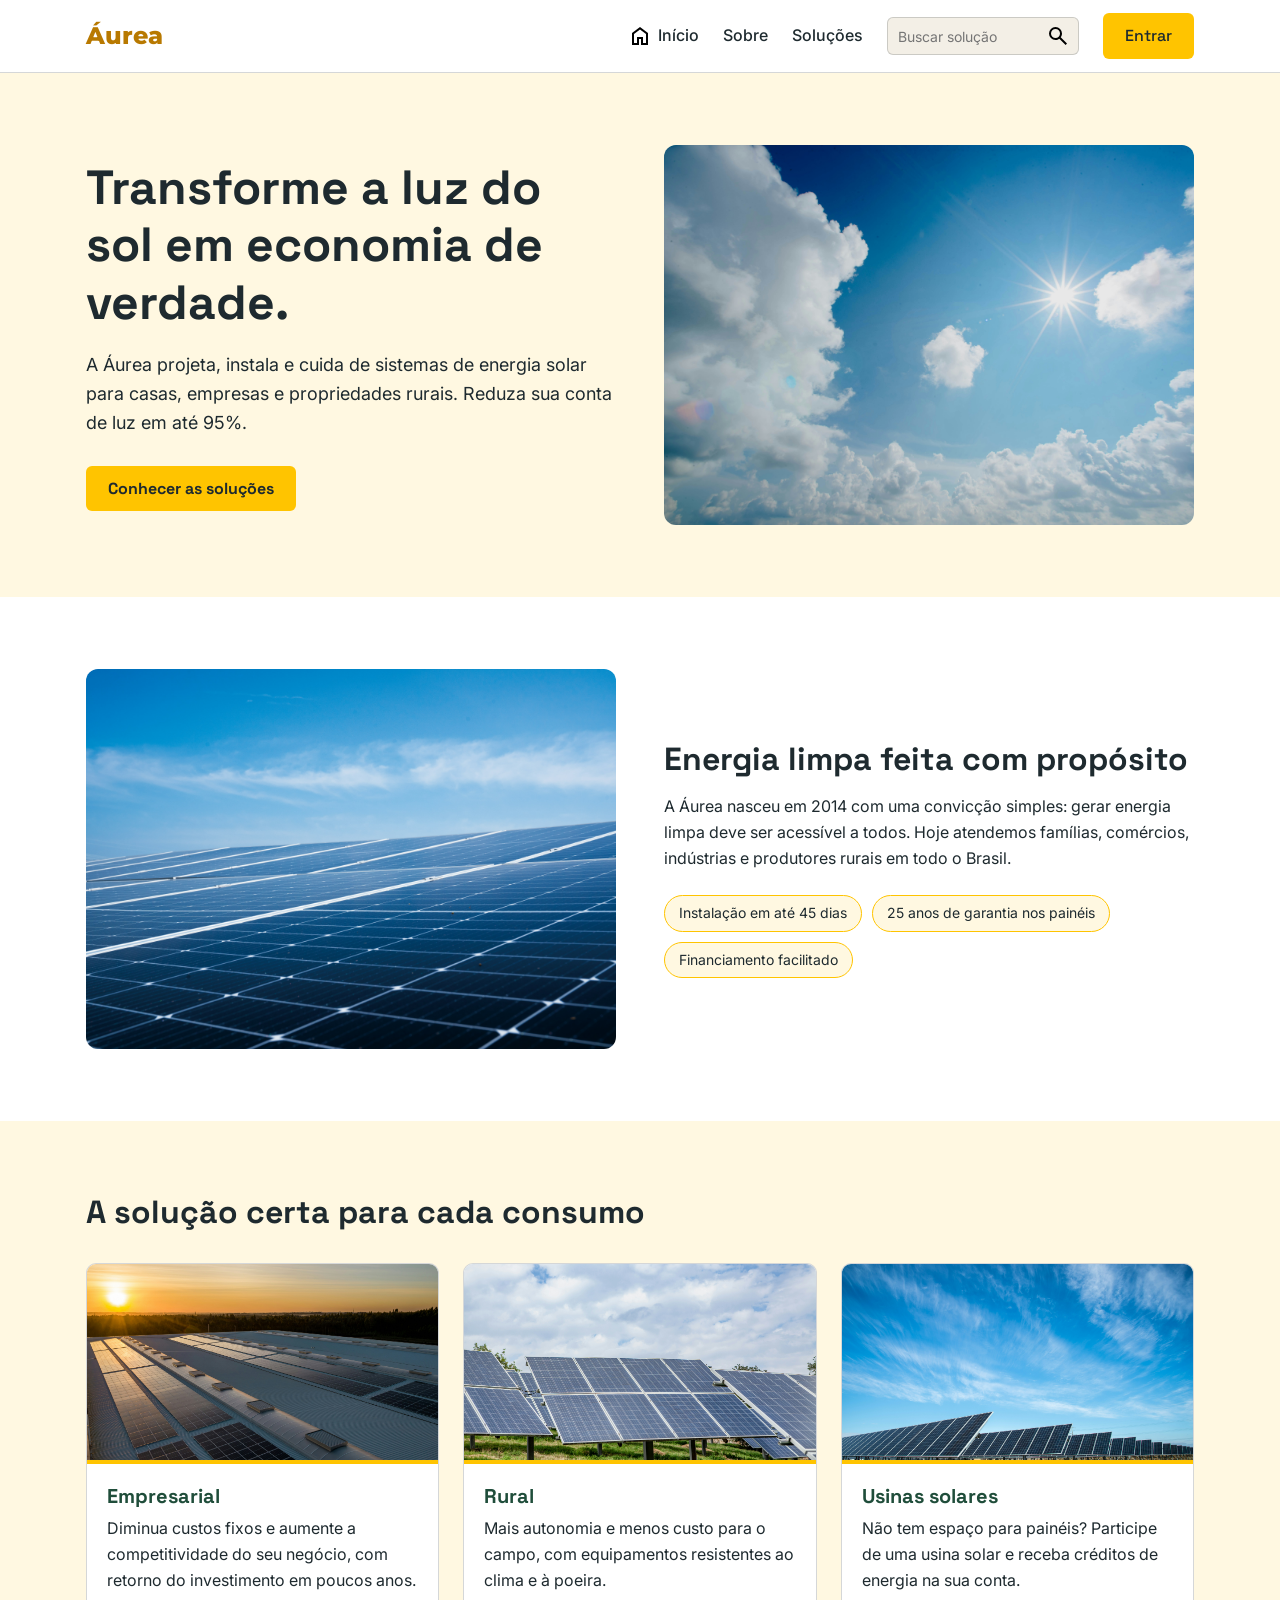
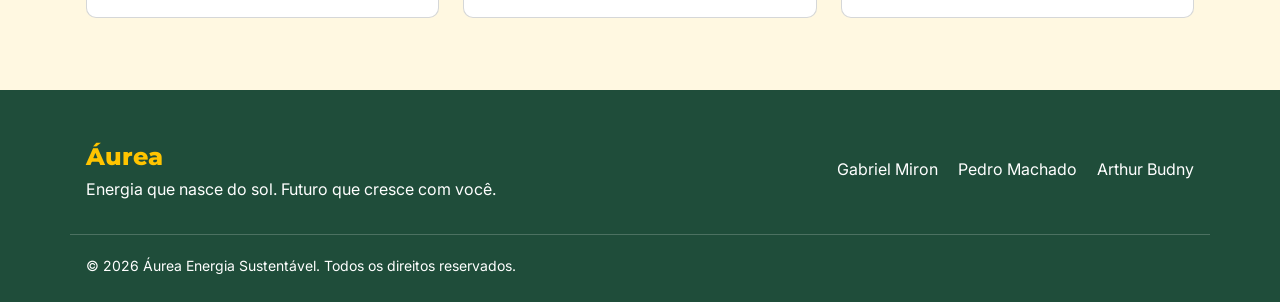
==== index.html @ 1cf051ec "change main to index" ====
<!DOCTYPE html>
<html lang="pt-BR">
<head>
  <meta charset="UTF-8">
  <meta name="viewport" content="width=device-width, initial-scale=1.0">
  <title>Áurea Energia Sustentável</title>
  <link rel="preconnect" href="https://fonts.googleapis.com">
  <link rel="preconnect" href="https://fonts.gstatic.com" crossorigin>
  <link href="https://fonts.googleapis.com/css2?family=Inter:ital,opsz,wght@0,14..32,100..900;1,14..32,100..900&family=Montserrat:wght@700;800&family=Space+Grotesk:wght@300..700&display=swap" rel="stylesheet">
  <link rel="stylesheet" href="shared/base.css">
  <link rel="stylesheet" href="main/main.css">
  <script src="main/main.js" defer></script>
</head>
<body>
  <header id="topo">
    <div class="container header-content">
      <a href="#inicio" class="logo">Áurea</a>

      <nav id="mainNav">
        <ul>
          <li>
            <a href="#inicio" class="nav-home">
              <img src="../assets/home_24dp_000000_FILL0_wght400_GRAD0_opsz24.svg" alt="" class="icon">
              Início
            </a>
          </li>
          <li><a href="#sobre">Sobre</a></li>
          <li><a href="#solucoes">Soluções</a></li>
          <li>
            <form id="searchForm" class="search">
              <input type="search" id="searchInput" placeholder="Buscar solução" aria-label="Buscar solução">
              <button type="submit">
                <img src="../assets/search_24dp_000000_FILL0_wght400_GRAD0_opsz24.svg" alt="Buscar" class="icon">
              </button>
            </form>
          </li>
          <li><a href="../login/login.html" class="button">Entrar</a></li>
        </ul>
      </nav>
    </div>
  </header>

  <main>
    <section id="inicio" class="hero">
      <div class="container hero-content">
        <div>
          <h1>Transforme a luz do sol em economia de verdade.</h1>
          <p>A Áurea projeta, instala e cuida de sistemas de energia solar para casas, empresas e propriedades rurais. Reduza sua conta de luz em até 95%.</p>
          <a href="#solucoes" class="button">Conhecer as soluções</a>
        </div>
        <img src="../assets/chuttersnap-TSgwbumanuE-unsplash.jpg" alt="Sol brilhando em um céu azul com nuvens" class="hero-image">
      </div>
    </section>

    <section id="sobre" class="section-white">
      <div class="container about">
        <img src="../assets/soren-h-omfN1pW-n2Y-unsplash.jpg" alt="Painéis solares sob o céu azul" class="about-image">
        <div>
          <h2>Energia limpa feita com propósito</h2>
          <p>A Áurea nasceu em 2014 com uma convicção simples: gerar energia limpa deve ser acessível a todos. Hoje atendemos famílias, comércios, indústrias e produtores rurais em todo o Brasil.</p>
          <ul class="badges">
            <li>Instalação em até 45 dias</li>
            <li>25 anos de garantia nos painéis</li>
            <li>Financiamento facilitado</li>
          </ul>
        </div>
      </div>
    </section>

    <section id="solucoes" class="section-cream">
      <div class="container">
        <h2>A solução certa para cada consumo</h2>

        <div class="grid-3">
          <article class="card">
            <img src="../assets/nuno-marques-0GbrjL3vZF4-unsplash.jpg" alt="Painéis solares no telhado de um galpão ao pôr do sol">
            <h3>Empresarial</h3>
            <p>Diminua custos fixos e aumente a competitividade do seu negócio, com retorno do investimento em poucos anos.</p>
          </article>
          <article class="card">
            <img src="../assets/sasun-bughdaryan-PRJDZIHKNzU-unsplash.jpg" alt="Painéis solares instalados em um campo gramado">
            <h3>Rural</h3>
            <p>Mais autonomia e menos custo para o campo, com equipamentos resistentes ao clima e à poeira.</p>
          </article>
          <article class="card">
            <img src="../assets/american-public-power-association-XGAZzyLzn18-unsplash.jpg" alt="Usina solar com várias fileiras de painéis">
            <h3>Usinas solares</h3>
            <p>Não tem espaço para painéis? Participe de uma usina solar e receba créditos de energia na sua conta.</p>
          </article>
        </div>
      </div>
    </section>
  </main>

  <footer>
    <div class="container footer-content">
      <div>
        <p class="logo">Áurea</p>
        <p>Energia que nasce do sol. Futuro que cresce com você.</p>
      </div>

      <nav>
        <ul class="footer-links">
          <li><a href="https://gabrielcotrimmiron.github.io/programacao-web-front-end/">Gabriel Miron</a></li>
          <li><a href="https://pedromachado-nt.github.io/CurriculoPedroMachado/">Pedro Machado</a></li>
          <li><a href="https://budnyy.github.io/frontend-universidade/">Arthur Budny</a></li>
        </ul>
      </nav>
    </div>

    <p class="container copyright">© 2026 Áurea Energia Sustentável. Todos os direitos reservados.</p>
  </footer>
</body>
</html>
---- shared/base.css ----
@charset "UTF-8";

*{
  margin: 0;
  padding: 0;
  box-sizing: border-box;
}

:root{
  --auYellow: #FFC400;
  --auMidYellow: #F5A800;
  --auDarkYellow: #B87900;
  --auWhite :#FFF8E1;
  --auAlternateWhite: #F3EFE6;
  --auGreen: #1F4D3A;
  --auLightGreen: #7BB661;
  --auBlack: #1E2A2F;
  --auBlackDetail: #1e2a2f2f;
  --auPureWhite: #FFFFFF;

  --text-body: 1rem;
  --text-small: 0.875rem;
  --text-caption: 0.75em;
  --heading-sm: 1.25rem;
  --heading-md: 1.5rem;
  --heading-lg: 2rem;
  --heading-xlg: 3rem;
}

body{
  background-color: var(--auWhite);
  font-family: "Space Grotesk", sans-serif;
}
---- main/main.css ----
body{
  font-family: "Inter", Arial, sans-serif;
  color: var(--auBlack);
  line-height: 1.6;
}

h1, h2, h3{
  font-family: "Space Grotesk", sans-serif;
  line-height: 1.2;
}

h2{
  font-size: var(--heading-lg);
  margin-bottom: 16px;
}

h3{
  font-size: var(--heading-sm);
  margin-bottom: 8px;
}

a{
  color: inherit;
}

ul{
  list-style: none;
}

img{
  display: block;
  max-width: 100%;
}

.container{
  width: 100%;
  max-width: 1140px;
  margin: 0 auto;
  padding: 0 16px;
}

section{
  padding: 72px 0;
}

.section-white{ background-color: var(--auPureWhite); }
.section-cream{ background-color: var(--auWhite); }

.icon{
  width: 24px;
  height: 24px;
}

.logo{
  font-family: "Montserrat", sans-serif;
  font-size: var(--heading-md);
  font-weight: 800;
  color: var(--auDarkYellow);
  text-decoration: none;
}

/* ---------- Botões ---------- */

.button{
  display: inline-block;
  padding: 10px 22px;

  background-color: var(--auYellow);
  color: var(--auBlack);
  border-radius: 6px;

  font-family: "Space Grotesk", sans-serif;
  font-weight: 700;
  text-decoration: none;
}

.button:hover{
  background-color: var(--auMidYellow);
}

/* ---------- Cabeçalho ---------- */

#topo{
  position: sticky;
  top: 0;
  z-index: 10;
  background-color: var(--auPureWhite);
  border-bottom: 1px solid var(--auBlackDetail);
}

.header-content{
  display: flex;
  align-items: center;
  justify-content: space-between;
  height: 72px;
}

#mainNav ul{
  display: flex;
  align-items: center;
  gap: 24px;
}

#mainNav a{
  font-weight: 500;
  text-decoration: none;
}

#mainNav a:not(.button):hover{
  color: var(--auDarkYellow);
}

.nav-home{
  display: flex;
  align-items: center;
  gap: 6px;
}

.search{
  display: flex;
  align-items: center;
  border: 1px solid var(--auBlackDetail);
  border-radius: 6px;
  background-color: var(--auAlternateWhite);
}

.search input{
  width: 150px;
  padding: 8px 10px;
  border: none;
  background-color: transparent;
  font-family: inherit;
  font-size: var(--text-small);
}

.search button{
  display: flex;
  padding: 6px 8px;
  border: none;
  background-color: transparent;
  cursor: pointer;
}

.card.hidden{
  display: none;
}

/* ---------- Hero ---------- */

.hero{
  background-color: var(--auWhite);
}

.hero-content{
  display: grid;
  grid-template-columns: 1fr 1fr;
  gap: 48px;
  align-items: center;
}

.hero h1{
  font-size: var(--heading-xlg);
  margin-bottom: 20px;
}

.hero p{
  font-size: 1.125rem;
  margin-bottom: 28px;
}

.hero-image,
.about-image{
  width: 100%;
  height: 380px;
  object-fit: cover;
  border-radius: 12px;
}

/* ---------- Sobre ---------- */

.about{
  display: grid;
  grid-template-columns: 1fr 1fr;
  gap: 48px;
  align-items: center;
}

.badges{
  display: flex;
  flex-wrap: wrap;
  gap: 10px;
  margin-top: 24px;
}

.badges li{
  padding: 6px 14px;
  background-color: var(--auWhite);
  border: 1px solid var(--auYellow);
  border-radius: 20px;
  font-size: var(--text-small);
}

/* ---------- Soluções ---------- */

.grid-3{
  display: grid;
  grid-template-columns: repeat(3, 1fr);
  gap: 24px;
  margin-top: 32px;
}

.card{
  overflow: hidden;
  background-color: var(--auPureWhite);
  border: 1px solid var(--auBlackDetail);
  border-radius: 10px;
}

.card img{
  width: 100%;
  height: 200px;
  object-fit: cover;
  border-bottom: 4px solid var(--auYellow);
}

.card h3{
  color: var(--auGreen);
  padding: 20px 20px 0;
}

.card p{
  padding: 0 20px 24px;
}

/* ---------- Rodapé ---------- */

footer{
  background-color: var(--auGreen);
  color: var(--auPureWhite);
  padding: 48px 0 24px;
}

footer .logo{
  color: var(--auYellow);
}

.footer-content{
  display: flex;
  flex-wrap: wrap;
  justify-content: space-between;
  align-items: center;
  gap: 24px;
}

.footer-links{
  display: flex;
  flex-wrap: wrap;
  gap: 20px;
}

.footer-links a{
  text-decoration: none;
}

.footer-links a:hover{
  color: var(--auLightGreen);
  text-decoration: underline;
}

.copyright{
  margin-top: 32px;
  padding-top: 20px;
  border-top: 1px solid #ffffff33;
  font-size: var(--text-small);
}

/* ---------- Responsivo ---------- */

@media (max-width: 860px){
  .header-content{
    flex-direction: column;
    justify-content: center;
    gap: 12px;
    height: auto;
    padding: 16px;
  }

  #mainNav ul{
    flex-wrap: wrap;
    justify-content: center;
    gap: 12px 20px;
  }

  .hero-content, .about, .grid-3{
    grid-template-columns: 1fr;
  }

  .hero h1{
    font-size: var(--heading-lg);
  }

  .hero-image, .about-image{
    height: 260px;
  }
}
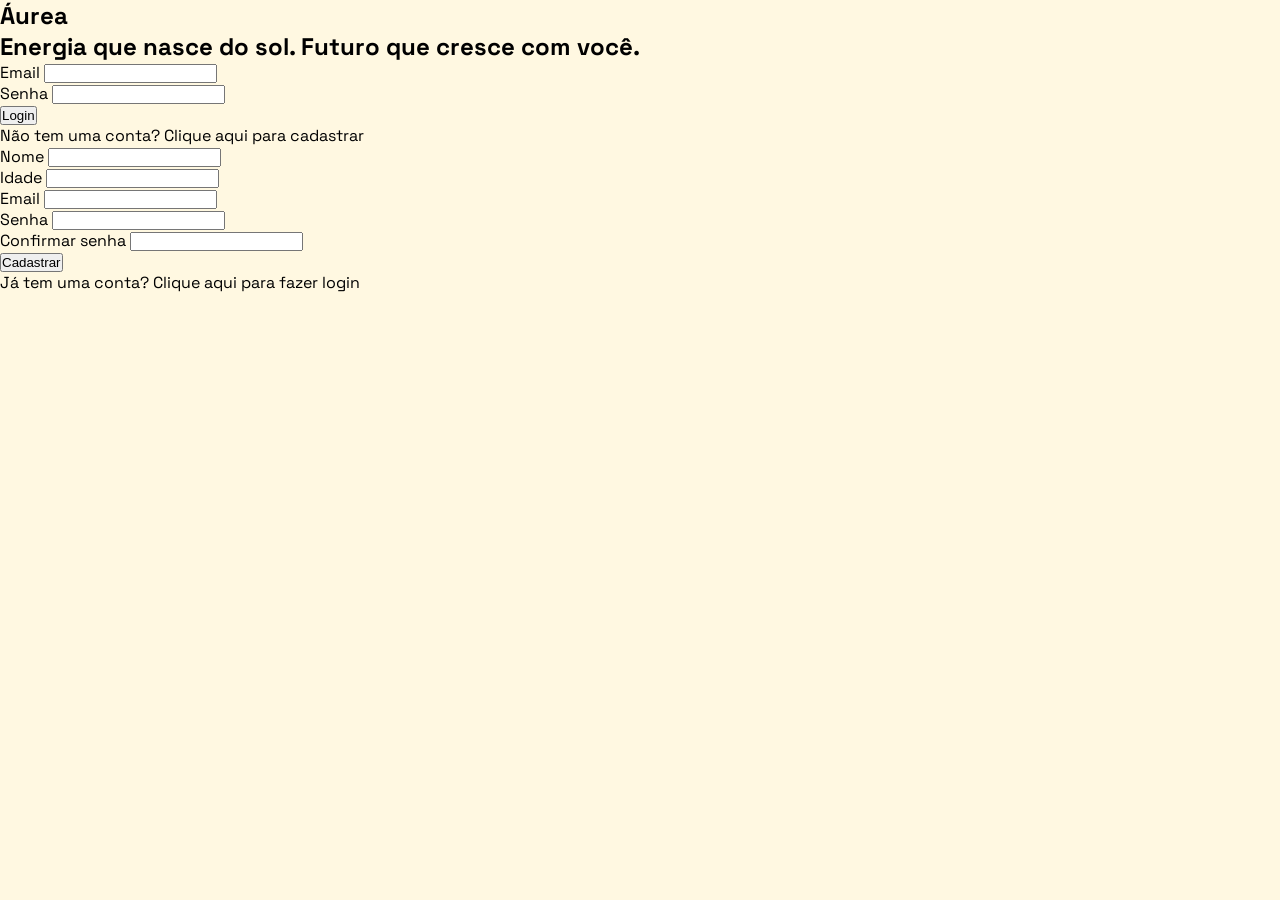
==== commit 53513c18: "update references" ====
--- a/index.html
+++ b/index.html
@@ -1,114 +1,68 @@
 <!DOCTYPE html>
-<html lang="pt-BR">
+<html lang="en">
 <head>
-  <meta charset="UTF-8">
-  <meta name="viewport" content="width=device-width, initial-scale=1.0">
-  <title>Áurea Energia Sustentável</title>
-  <link rel="preconnect" href="https://fonts.googleapis.com">
-  <link rel="preconnect" href="https://fonts.gstatic.com" crossorigin>
-  <link href="https://fonts.googleapis.com/css2?family=Inter:ital,opsz,wght@0,14..32,100..900;1,14..32,100..900&family=Montserrat:wght@700;800&family=Space+Grotesk:wght@300..700&display=swap" rel="stylesheet">
-  <link rel="stylesheet" href="shared/base.css">
-  <link rel="stylesheet" href="main/main.css">
-  <script src="main/main.js" defer></script>
+    <meta charset="UTF-8">
+    <meta name="viewport" content="width=device-width, initial-scale=1.0">
+    <title>Document</title>
+    <link rel="preconnect" href="https://fonts.googleapis.com">
+    <link rel="preconnect" href="https://fonts.gstatic.com" crossorigin>
+    <link href="https://fonts.googleapis.com/css2?family=Inter:ital,opsz,wght@0,14..32,100..900;1,14..32,100..900&family=Montserrat:wght@700;800&family=Space+Grotesk:wght@300..700&display=swap" rel="stylesheet">
+    <link rel="stylesheet" href="../shared/base.css">
+    <link rel="stylesheet" href="login.css">
+    <script src="login.js" defer></script>
 </head>
 <body>
-  <header id="topo">
-    <div class="container header-content">
-      <a href="#inicio" class="logo">Áurea</a>
+  <section id="mainContainer">
+    <header>
+      <h1>Áurea</h1>
+      <h2>Energia que nasce do sol. Futuro que cresce com você.</h2>
+    </header>
+    <div id="loginContainer">
+      <form id="loginForm">
+        <div>
+          <label for="emailInputLogin">Email</label>
+          <input type="email" name="email" id="emailInputLogin">
+        </div>
+        
+        <div>
+          <label for="passwordInputLogin">Senha</label>
+          <input type="password" id="passwordInputLogin">
+        </div>
 
-      <nav id="mainNav">
-        <ul>
-          <li>
-            <a href="#inicio" class="nav-home">
-              <img src="../assets/home_24dp_000000_FILL0_wght400_GRAD0_opsz24.svg" alt="" class="icon">
-              Início
-            </a>
-          </li>
-          <li><a href="#sobre">Sobre</a></li>
-          <li><a href="#solucoes">Soluções</a></li>
-          <li>
-            <form id="searchForm" class="search">
-              <input type="search" id="searchInput" placeholder="Buscar solução" aria-label="Buscar solução">
-              <button type="submit">
-                <img src="../assets/search_24dp_000000_FILL0_wght400_GRAD0_opsz24.svg" alt="Buscar" class="icon">
-              </button>
-            </form>
-          </li>
-          <li><a href="../login/login.html" class="button">Entrar</a></li>
-        </ul>
-      </nav>
+        <input type="button" value="Login">
+      </form>
+      <span class="toggleSpan">Não tem uma conta? Clique aqui para cadastrar</span>
     </div>
-  </header>
+    <div id="registerContainer" class="hidden">
+      <form id="registerForm">
+        <div>
+          <label for="nameInput">Nome</label>
+          <input type="text" id="nameInput">
+        </div>
 
-  <main>
-    <section id="inicio" class="hero">
-      <div class="container hero-content">
         <div>
-          <h1>Transforme a luz do sol em economia de verdade.</h1>
-          <p>A Áurea projeta, instala e cuida de sistemas de energia solar para casas, empresas e propriedades rurais. Reduza sua conta de luz em até 95%.</p>
-          <a href="#solucoes" class="button">Conhecer as soluções</a>
+          <label for="ageInput">Idade</label>
+          <input type="number" id="ageInput">
         </div>
-        <img src="../assets/chuttersnap-TSgwbumanuE-unsplash.jpg" alt="Sol brilhando em um céu azul com nuvens" class="hero-image">
-      </div>
-    </section>
-
-    <section id="sobre" class="section-white">
-      <div class="container about">
-        <img src="../assets/soren-h-omfN1pW-n2Y-unsplash.jpg" alt="Painéis solares sob o céu azul" class="about-image">
+        
         <div>
-          <h2>Energia limpa feita com propósito</h2>
-          <p>A Áurea nasceu em 2014 com uma convicção simples: gerar energia limpa deve ser acessível a todos. Hoje atendemos famílias, comércios, indústrias e produtores rurais em todo o Brasil.</p>
-          <ul class="badges">
-            <li>Instalação em até 45 dias</li>
-            <li>25 anos de garantia nos painéis</li>
-            <li>Financiamento facilitado</li>
-          </ul>
+          <label for="emailInput">Email</label>
+          <input type="email" name="email" id="emailInput">
         </div>
-      </div>
-    </section>
-
-    <section id="solucoes" class="section-cream">
-      <div class="container">
-        <h2>A solução certa para cada consumo</h2>
-
-        <div class="grid-3">
-          <article class="card">
-            <img src="../assets/nuno-marques-0GbrjL3vZF4-unsplash.jpg" alt="Painéis solares no telhado de um galpão ao pôr do sol">
-            <h3>Empresarial</h3>
-            <p>Diminua custos fixos e aumente a competitividade do seu negócio, com retorno do investimento em poucos anos.</p>
-          </article>
-          <article class="card">
-            <img src="../assets/sasun-bughdaryan-PRJDZIHKNzU-unsplash.jpg" alt="Painéis solares instalados em um campo gramado">
-            <h3>Rural</h3>
-            <p>Mais autonomia e menos custo para o campo, com equipamentos resistentes ao clima e à poeira.</p>
-          </article>
-          <article class="card">
-            <img src="../assets/american-public-power-association-XGAZzyLzn18-unsplash.jpg" alt="Usina solar com várias fileiras de painéis">
-            <h3>Usinas solares</h3>
-            <p>Não tem espaço para painéis? Participe de uma usina solar e receba créditos de energia na sua conta.</p>
-          </article>
+        
+        <div>
+          <label for="passwordInput">Senha</label>
+          <input type="password" name="password" id="passwordInput">
         </div>
-      </div>
-    </section>
-  </main>
-
-  <footer>
-    <div class="container footer-content">
-      <div>
-        <p class="logo">Áurea</p>
-        <p>Energia que nasce do sol. Futuro que cresce com você.</p>
-      </div>
-
-      <nav>
-        <ul class="footer-links">
-          <li><a href="https://gabrielcotrimmiron.github.io/programacao-web-front-end/">Gabriel Miron</a></li>
-          <li><a href="https://pedromachado-nt.github.io/CurriculoPedroMachado/">Pedro Machado</a></li>
-          <li><a href="https://budnyy.github.io/frontend-universidade/">Arthur Budny</a></li>
-        </ul>
-      </nav>
+        
+        <div>
+          <label for="passwordConfirmInput">Confirmar senha</label>
+          <input type="password" name="passwordConfirm" id="passwordConfirmInput">
+        </div>
+        <input type="button" value="Cadastrar">
+      </form>
+      <span class="toggleSpan">Já tem uma conta? Clique aqui para fazer login</span>
     </div>
-
-    <p class="container copyright">© 2026 Áurea Energia Sustentável. Todos os direitos reservados.</p>
-  </footer>
+  </section>
 </body>
-</html>
+</html>
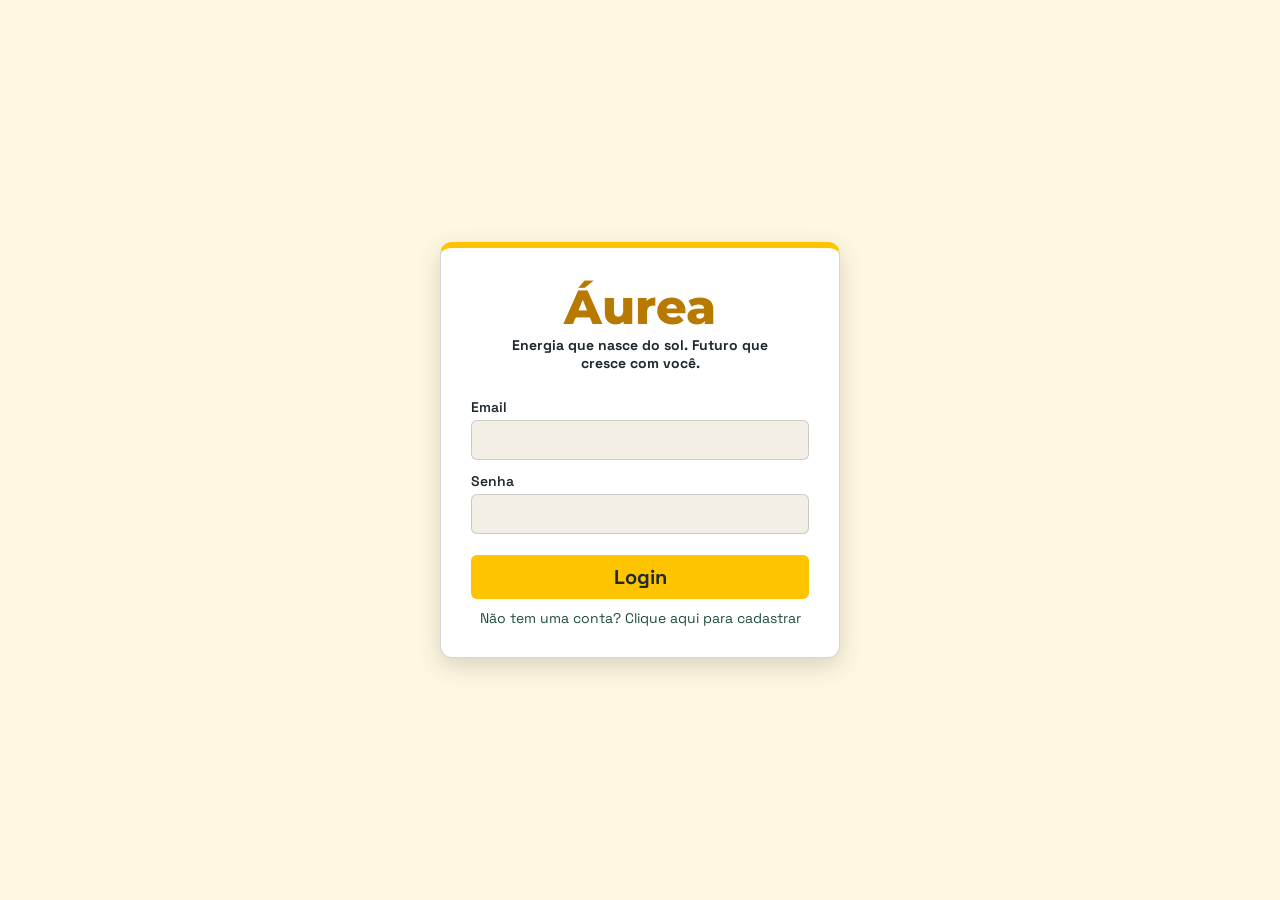
==== commit 15237cd5: "update references" ====
--- a/index.html
+++ b/index.html
@@ -7,9 +7,9 @@
     <link rel="preconnect" href="https://fonts.googleapis.com">
     <link rel="preconnect" href="https://fonts.gstatic.com" crossorigin>
     <link href="https://fonts.googleapis.com/css2?family=Inter:ital,opsz,wght@0,14..32,100..900;1,14..32,100..900&family=Montserrat:wght@700;800&family=Space+Grotesk:wght@300..700&display=swap" rel="stylesheet">
-    <link rel="stylesheet" href="../shared/base.css">
-    <link rel="stylesheet" href="login.css">
-    <script src="login.js" defer></script>
+    <link rel="stylesheet" href="shared/base.css">
+    <link rel="stylesheet" href="login/login.css">
+    <script src="login/login.js" defer></script>
 </head>
 <body>
   <section id="mainContainer">
@@ -29,7 +29,7 @@
           <input type="password" id="passwordInputLogin">
         </div>
 
-        <input type="button" value="Login">
+        <input type="button" value="Login" id="loginButton">
       </form>
       <span class="toggleSpan">Não tem uma conta? Clique aqui para cadastrar</span>
     </div>
--- a/login/login.css
+++ b/login/login.css
@@ -0,0 +1,118 @@
+body{
+  min-height: 100vh;
+  width: 100%;
+  display: flex;
+  justify-content: center;
+  align-items: center;
+  padding: 16px;
+  color: var(--auBlack);
+}
+
+#mainContainer{
+  width: 400px;
+  max-width: 100%;
+
+  display: flex;
+  flex-flow: column nowrap;
+
+  background-color: var(--auPureWhite);
+  border: 1px solid var(--auBlackDetail);
+  border-top: 6px solid var(--auYellow);
+  border-radius: 12px;
+  box-shadow: 0 8px 24px var(--auBlackDetail);
+
+  padding: 30px;
+}
+
+header{
+  margin-bottom: 20px;
+  text-align: center;
+}
+
+h1{
+  font-family: "Montserrat", sans-serif;
+  font-weight: 800;
+  font-size: var(--heading-xlg);
+  color: var(--auDarkYellow);
+}
+
+h2{
+  font-size: var(--text-small);
+  max-width: 280px;
+  margin: 0 auto;
+}
+
+form{
+  display: flex;
+  flex-flow: column nowrap;
+}
+
+form label{
+  display: block;
+  margin-bottom: 4px;
+  font-size: var(--text-small);
+  font-weight: 600;
+  color: var(--auBlack);
+}
+
+form input:not([type="button"]){
+  height: 40px;
+  width: 100%;
+  padding: 0 10px;
+
+  font-family: inherit;
+  font-size: var(--text-body);
+  color: var(--auBlack);
+
+  border-radius: 6px;
+  border: 1px solid var(--auBlackDetail);
+  background-color: var(--auAlternateWhite);
+}
+
+form input:not([type="button"]):focus{
+  outline: none;
+  border-color: var(--auMidYellow);
+  background-color: var(--auWhite);
+  box-shadow: 0 0 0 3px #FFC40040;
+}
+
+form input[type="button"]{
+  background-color: var(--auYellow);
+  color: var(--auBlack);
+  height: 44px;
+  border: none;
+  border-radius: 6px;
+  cursor: pointer;
+
+  font-family: inherit;
+  font-weight: 700;
+  font-size: var(--heading-sm);
+
+  margin: 15px 0 10px;
+  transition: background-color 0.2s;
+}
+
+form input[type="button"]:hover{
+  background-color: var(--auMidYellow);
+}
+
+form div{
+  margin: 6px 0;
+}
+
+.toggleSpan{
+  display: block;
+  text-align: center;
+  font-size: var(--text-small);
+  color: var(--auGreen);
+  cursor: pointer;
+}
+
+.toggleSpan:hover{
+  color: var(--auLightGreen);
+  text-decoration: underline;
+}
+
+.hidden{
+  display: none;
+}
